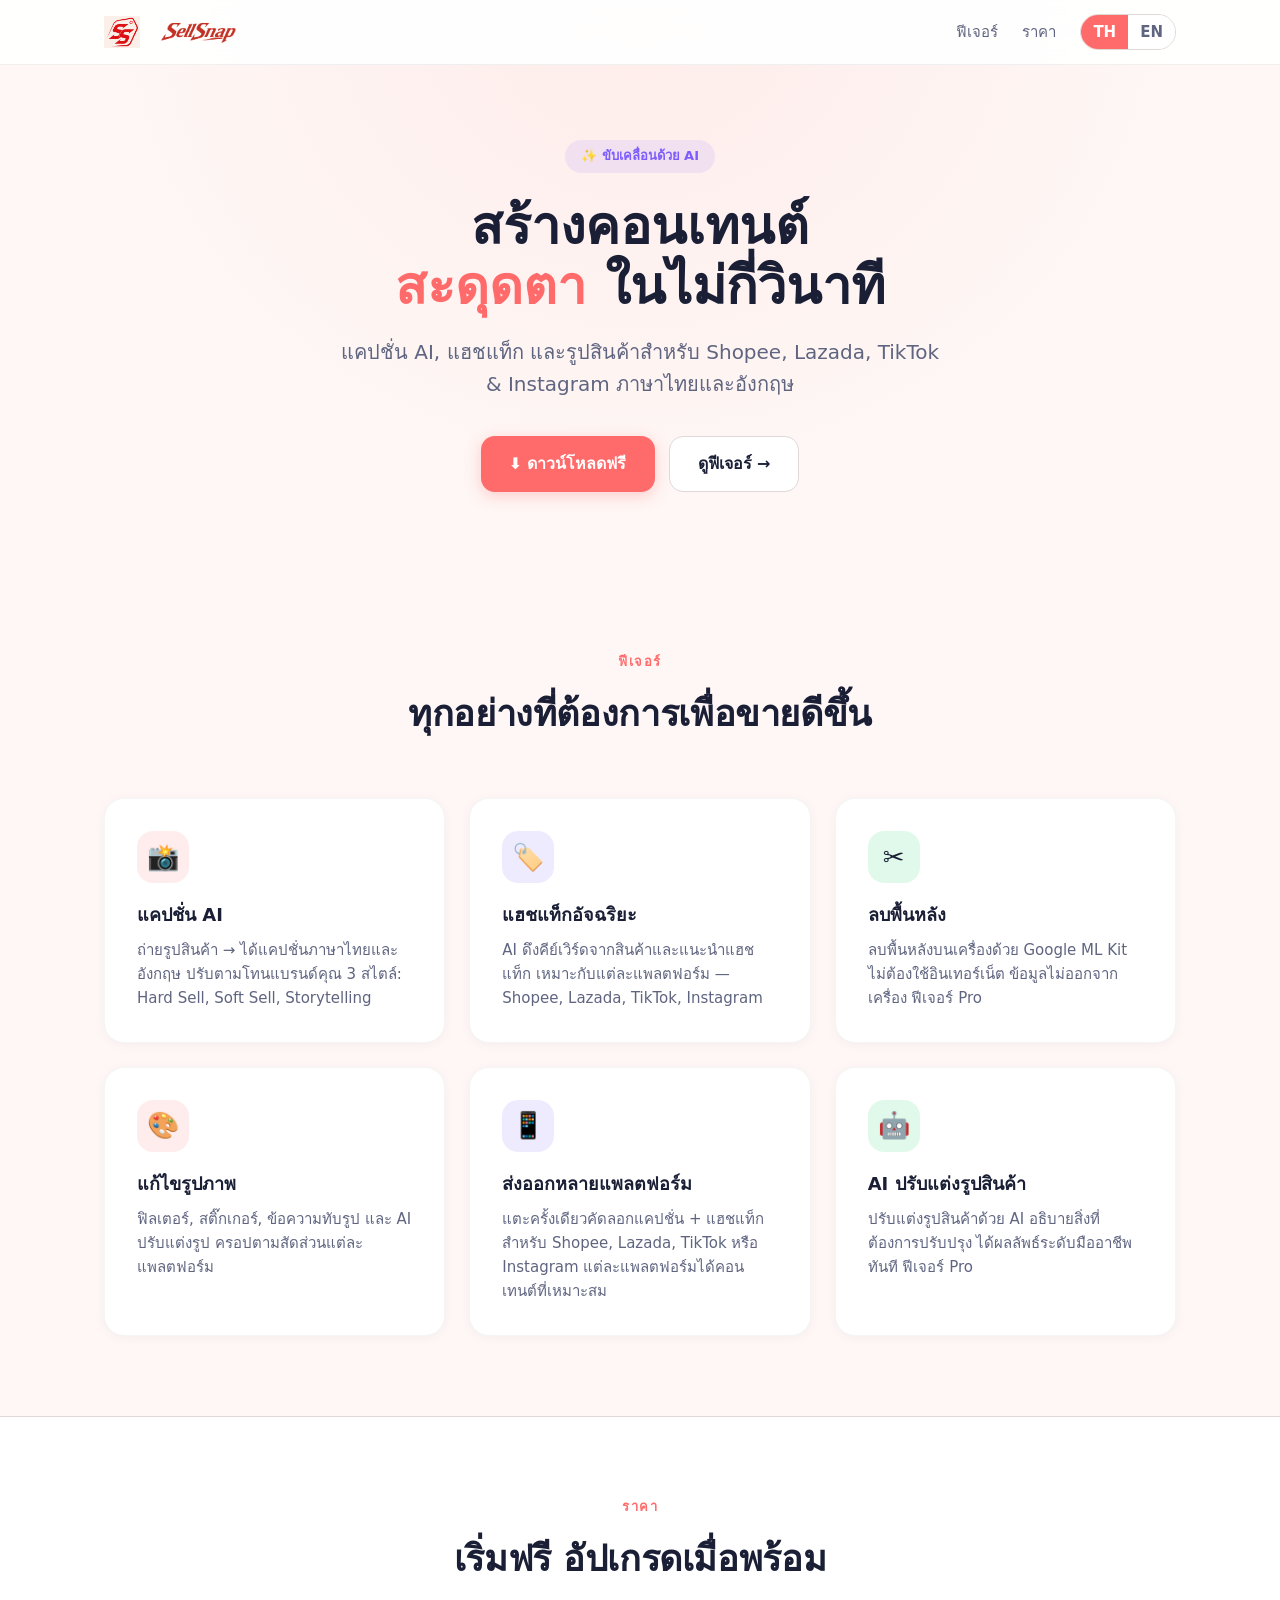
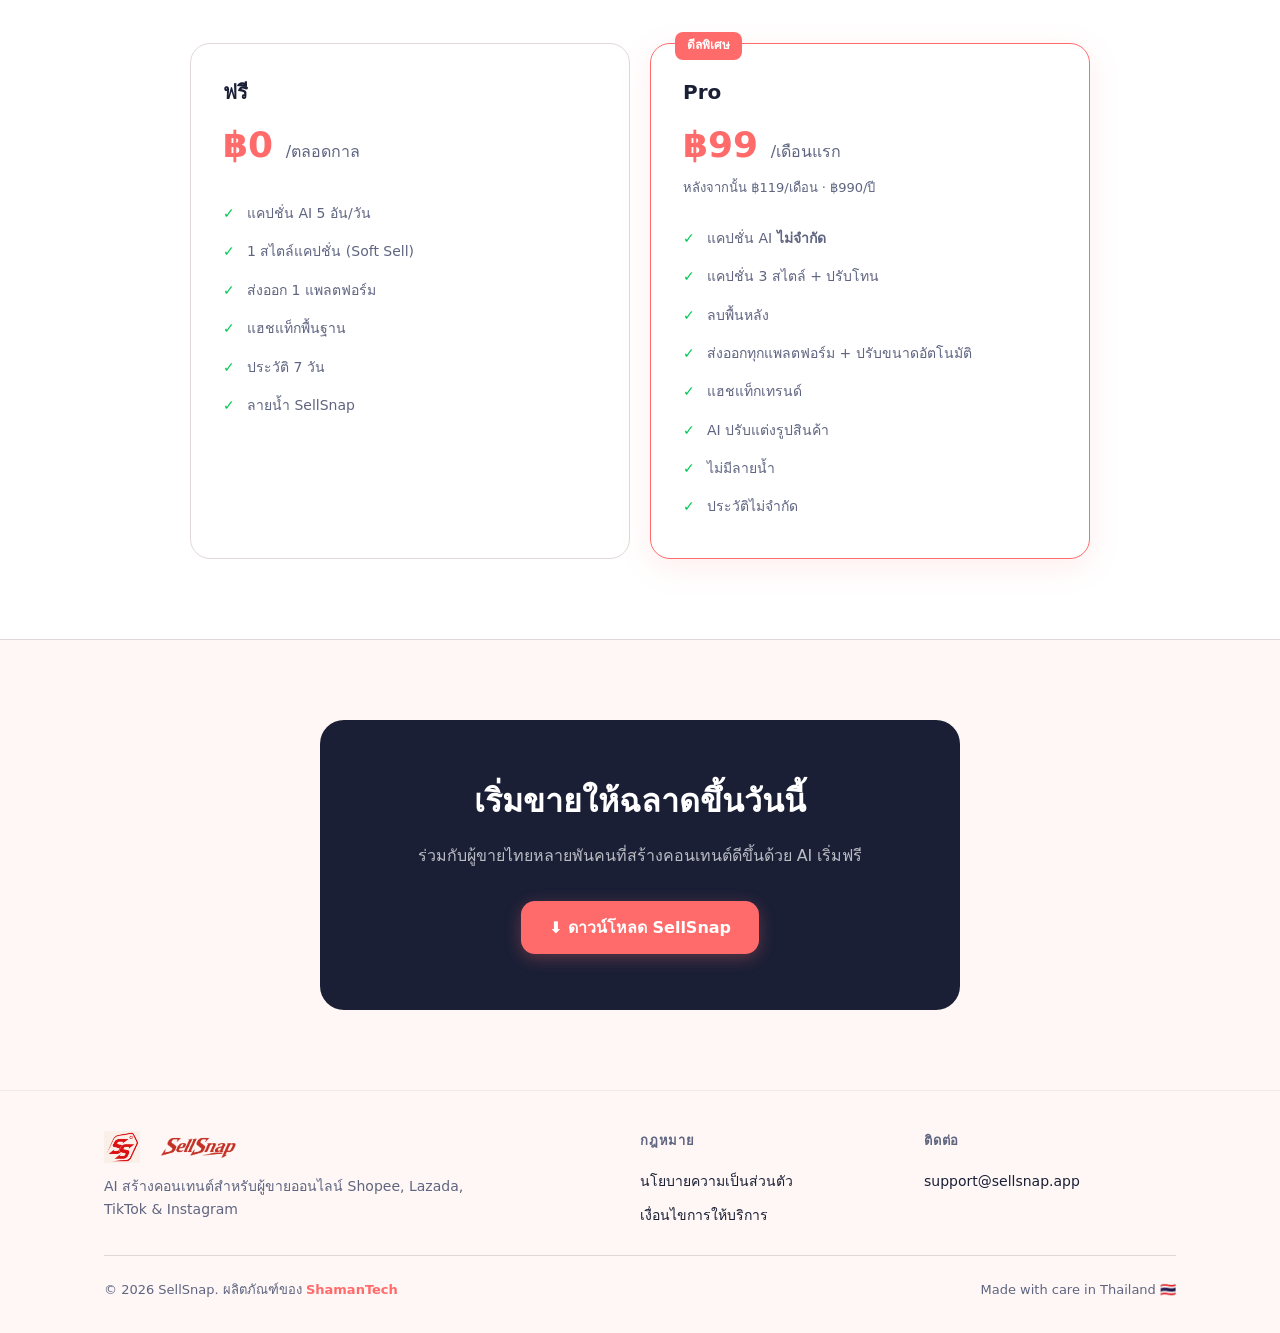
==== index.html @ dfdf0903 "Initial deploy — SellSnap landing page - index.html: hero, features, pricing, CTA, footer - privacy." ====
<!DOCTYPE html>
<html lang="th">
<head>
  <meta charset="UTF-8">
  <meta name="viewport" content="width=device-width, initial-scale=1.0">
  <title>SellSnap — AI Content for Sellers</title>
  <meta name="description" content="AI-powered captions, hashtags, and product photos for online sellers. Generate Thai & English content in seconds.">
  <meta property="og:title" content="SellSnap — AI Content for Sellers">
  <meta property="og:description" content="Create scroll-stopping social media content with AI. For Shopee, Lazada, TikTok & Instagram sellers.">
  <meta property="og:type" content="website">
  <meta property="og:image" content="logo_icon.png">
  <link rel="icon" href="logo_icon.png">
  <link rel="stylesheet" href="assets/css/styles.css">
</head>
<body>

<header class="site-header">
  <div class="container">
    <nav class="nav">
      <a href="index.html" class="brand">
        <img src="logo_icon.png" alt="SellSnap">
        <img src="logo_text.png" alt="SellSnap" class="logo-text-nav">
      </a>
      <div class="nav-links">
        <a href="#features" data-i18n="nav_features">ฟีเจอร์</a>
        <a href="#pricing" data-i18n="nav_pricing">ราคา</a>
        <span class="lang-toggle">
          <a href="#" data-lang="th" class="active">TH</a>
          <a href="#" data-lang="en">EN</a>
        </span>
      </div>
    </nav>
  </div>
</header>

<!-- ─── Hero ───────────────────────────────────────────────── -->
<main>
<section class="hero">
  <div class="container">
    <div class="hero-badge" data-i18n="hero_badge">✨ ขับเคลื่อนด้วย AI</div>
    <h1 data-i18n="hero_title">สร้างคอนเทนต์<br/><em>สะดุดตา</em> ในไม่กี่วินาที</h1>
    <p class="lead" data-i18n="hero_lead">
      แคปชั่น AI, แฮชแท็ก และรูปสินค้าสำหรับ Shopee, Lazada, TikTok & Instagram ภาษาไทยและอังกฤษ
    </p>
    <div class="hero-cta">
      <a href="#" class="btn btn-primary" data-i18n="hero_cta_primary">⬇ ดาวน์โหลดฟรี</a>
      <a href="#features" class="btn btn-secondary" data-i18n="hero_cta_secondary">ดูฟีเจอร์ →</a>
    </div>
  </div>
</section>

<!-- ─── Features ──────────────────────────────────────────── -->
<section class="section" id="features">
  <div class="container">
    <div class="section-label" data-i18n="features_label">ฟีเจอร์</div>
    <h2 data-i18n="features_title">ทุกอย่างที่ต้องการเพื่อขายดีขึ้น</h2>

    <div class="feature-grid">
      <div class="feature">
        <div class="icon coral">📸</div>
        <h3 data-i18n="feature_1_title">แคปชั่น AI</h3>
        <p data-i18n="feature_1_desc">ถ่ายรูปสินค้า → ได้แคปชั่นภาษาไทยและอังกฤษ ปรับตามโทนแบรนด์คุณ 3 สไตล์: Hard Sell, Soft Sell, Storytelling</p>
      </div>
      <div class="feature">
        <div class="icon purple">🏷️</div>
        <h3 data-i18n="feature_2_title">แฮชแท็กอัจฉริยะ</h3>
        <p data-i18n="feature_2_desc">AI ดึงคีย์เวิร์ดจากสินค้าและแนะนำแฮชแท็ก เหมาะกับแต่ละแพลตฟอร์ม — Shopee, Lazada, TikTok, Instagram</p>
      </div>
      <div class="feature">
        <div class="icon green">✂️</div>
        <h3 data-i18n="feature_3_title">ลบพื้นหลัง</h3>
        <p data-i18n="feature_3_desc">ลบพื้นหลังบนเครื่องด้วย Google ML Kit ไม่ต้องใช้อินเทอร์เน็ต ข้อมูลไม่ออกจากเครื่อง ฟีเจอร์ Pro</p>
      </div>
      <div class="feature">
        <div class="icon coral">🎨</div>
        <h3 data-i18n="feature_4_title">แก้ไขรูปภาพ</h3>
        <p data-i18n="feature_4_desc">ฟิลเตอร์, สติ๊กเกอร์, ข้อความทับรูป และ AI ปรับแต่งรูป ครอปตามสัดส่วนแต่ละแพลตฟอร์ม</p>
      </div>
      <div class="feature">
        <div class="icon purple">📱</div>
        <h3 data-i18n="feature_5_title">ส่งออกหลายแพลตฟอร์ม</h3>
        <p data-i18n="feature_5_desc">แตะครั้งเดียวคัดลอกแคปชั่น + แฮชแท็กสำหรับ Shopee, Lazada, TikTok หรือ Instagram แต่ละแพลตฟอร์มได้คอนเทนต์ที่เหมาะสม</p>
      </div>
      <div class="feature">
        <div class="icon green">🤖</div>
        <h3 data-i18n="feature_6_title">AI ปรับแต่งรูปสินค้า</h3>
        <p data-i18n="feature_6_desc">ปรับแต่งรูปสินค้าด้วย AI อธิบายสิ่งที่ต้องการปรับปรุง ได้ผลลัพธ์ระดับมืออาชีพทันที ฟีเจอร์ Pro</p>
      </div>
    </div>
  </div>
</section>

<!-- ─── Pricing ───────────────────────────────────────────── -->
<section class="section section-alt" id="pricing">
  <div class="container">
    <div class="section-label" data-i18n="pricing_label">ราคา</div>
    <h2 data-i18n="pricing_title">เริ่มฟรี อัปเกรดเมื่อพร้อม</h2>

    <div class="pricing">
      <div class="plan">
        <h3 data-i18n="plan_free_name">ฟรี</h3>
        <div class="price" data-i18n="plan_free_price">฿0 <small>/ตลอดกาล</small></div>
        <ul>
          <li data-i18n="plan_free_1">แคปชั่น AI 5 อัน/วัน</li>
          <li data-i18n="plan_free_2">1 สไตล์แคปชั่น (Soft Sell)</li>
          <li data-i18n="plan_free_3">ส่งออก 1 แพลตฟอร์ม</li>
          <li data-i18n="plan_free_4">แฮชแท็กพื้นฐาน</li>
          <li data-i18n="plan_free_5">ประวัติ 7 วัน</li>
          <li data-i18n="plan_free_6">ลายน้ำ SellSnap</li>
        </ul>
      </div>
      <div class="plan featured">
        <span class="badge" data-i18n="plan_pro_badge">ดีลพิเศษ</span>
        <h3 data-i18n="plan_pro_name">Pro</h3>
        <div class="price" data-i18n="plan_pro_price">฿99 <small>/เดือนแรก</small></div>
        <p class="price-note" data-i18n="plan_pro_note">หลังจากนั้น ฿119/เดือน · ฿990/ปี</p>
        <ul>
          <li data-i18n="plan_pro_1">แคปชั่น AI <strong>ไม่จำกัด</strong></li>
          <li data-i18n="plan_pro_2">แคปชั่น 3 สไตล์ + ปรับโทน</li>
          <li data-i18n="plan_pro_3">ลบพื้นหลัง</li>
          <li data-i18n="plan_pro_4">ส่งออกทุกแพลตฟอร์ม + ปรับขนาดอัตโนมัติ</li>
          <li data-i18n="plan_pro_5">แฮชแท็กเทรนด์</li>
          <li data-i18n="plan_pro_6">AI ปรับแต่งรูปสินค้า</li>
          <li data-i18n="plan_pro_7">ไม่มีลายน้ำ</li>
          <li data-i18n="plan_pro_8">ประวัติไม่จำกัด</li>
        </ul>
      </div>
    </div>
  </div>
</section>

<!-- ─── CTA ───────────────────────────────────────────────── -->
<section class="cta">
  <div class="cta-box">
    <h2 data-i18n="cta_title">เริ่มขายให้ฉลาดขึ้นวันนี้</h2>
    <p data-i18n="cta_desc">ร่วมกับผู้ขายไทยหลายพันคนที่สร้างคอนเทนต์ดีขึ้นด้วย AI เริ่มฟรี</p>
    <a href="#" class="btn btn-primary" data-i18n="cta_btn">⬇ ดาวน์โหลด SellSnap</a>
  </div>
</section>
</main>

<!-- ─── Footer ────────────────────────────────────────────── -->
<footer class="site-footer">
  <div class="container">
    <div class="footer-grid">
      <div>
        <div class="brand">
          <img src="logo_icon.png" alt="SellSnap">
          <img src="logo_text.png" alt="SellSnap" class="logo-text-footer">
        </div>
        <p data-i18n="footer_tagline">AI สร้างคอนเทนต์สำหรับผู้ขายออนไลน์ Shopee, Lazada, TikTok & Instagram</p>
      </div>
      <div>
        <h4 data-i18n="footer_legal_title">กฎหมาย</h4>
        <ul>
          <li><a href="privacy.html" data-i18n="footer_privacy">นโยบายความเป็นส่วนตัว</a></li>
          <li><a href="terms.html" data-i18n="footer_terms">เงื่อนไขการให้บริการ</a></li>
        </ul>
      </div>
      <div>
        <h4 data-i18n="footer_contact_title">ติดต่อ</h4>
        <ul>
          <li><a href="mailto:support@sellsnap.app" data-i18n="footer_contact_email">support@sellsnap.app</a></li>
        </ul>
      </div>
    </div>
    <div class="footer-meta">
      <span>© 2026 SellSnap. <span data-i18n="footer_parent">ผลิตภัณฑ์ของ <strong>ShamanTech</strong></span></span>
      <span data-i18n="footer_made">Made with care in Thailand 🇹🇭</span>
    </div>
  </div>
</footer>

<script src="assets/i18n.js"></script>
<script src="assets/main.js"></script>
</body>
</html>
---- assets/css/styles.css ----
/* SellSnap marketing site — colors mirror app theme */
:root {
  --coral: #FF6B6B;
  --coral-dark: #E85555;
  --coral-light: #FF8A8A;
  --navy: #1A1F36;
  --navy-light: #2D3348;
  --bg-soft: #FEF7F5;
  --surface: #FFFFFF;
  --surface-container: #F5F0EE;
  --surface-container-high: #E0D8D6;
  --text-main: #1A1F36;
  --text-muted: #5F6580;
  --text-on-coral: #FFFFFF;
  --purple: #7C5CFC;
  --green: #00C853;
  --border: #E0D8D6;
  --radius-sm: 8px;
  --radius-md: 12px;
  --radius-lg: 20px;
  --radius-pill: 9999px;
  --shadow-sm: 0 2px 12px rgba(0,0,0,0.04);
  --shadow-md: 0 4px 16px rgba(255,107,107,0.15);
  --shadow-lg: 0 20px 60px rgba(0,0,0,0.12);
  --max-width: 1120px;
  --font-sans: -apple-system, BlinkMacSystemFont, "Segoe UI", "Inter",
    "Noto Sans Thai", system-ui, sans-serif;
}

* { box-sizing: border-box; margin: 0; padding: 0; }
html { scroll-behavior: smooth; }

body {
  font-family: var(--font-sans);
  font-size: 16px;
  line-height: 1.6;
  color: var(--text-main);
  background: var(--bg-soft);
  -webkit-font-smoothing: antialiased;
}

a { color: var(--coral); text-decoration: none; }
a:hover { text-decoration: underline; }
img { max-width: 100%; display: block; }

/* ─── Container ─────────────────────────────────────────────── */
.container {
  max-width: var(--max-width);
  margin: 0 auto;
  padding: 0 24px;
}

/* ─── Header / Nav ──────────────────────────────────────────── */
.site-header {
  position: fixed;
  top: 0; left: 0; right: 0;
  z-index: 100;
  background: rgba(255,255,255,0.92);
  backdrop-filter: saturate(180%) blur(12px);
  border-bottom: 1px solid rgba(0,0,0,0.06);
}
/* Use sticky instead of fixed on legal pages (stays in document flow) */
.site-header.sticky { position: sticky; }
.nav {
  display: flex;
  align-items: center;
  justify-content: space-between;
  padding: 14px 0;
}
.brand {
  display: flex;
  align-items: center;
  gap: 10px;
}
.brand img { height: 32px; }
.logo-text-nav { height: 28px; }
.logo-text-footer { height: 24px; }
.brand:hover { text-decoration: none; }
.nav-links { display: flex; gap: 24px; align-items: center; }
.nav-links a { color: var(--text-muted); font-size: 15px; font-weight: 500; }
.nav-links a:hover { color: var(--coral); text-decoration: none; }

/* Language toggle */
.lang-toggle {
  display: inline-flex;
  border: 1px solid var(--border);
  border-radius: var(--radius-pill);
  overflow: hidden;
  font-size: 13px;
}
.lang-toggle a {
  padding: 5px 12px;
  color: var(--text-muted);
  background: var(--surface);
  font-weight: 600;
}
.lang-toggle a.active {
  background: var(--coral);
  color: white;
}
.lang-toggle a:hover { text-decoration: none; }

/* ─── Hero ──────────────────────────────────────────────────── */
.hero {
  padding: 140px 0 80px;
  text-align: center;
  background:
    radial-gradient(ellipse at top, rgba(255,107,107,0.08), transparent 60%),
    var(--bg-soft);
}
.hero-badge {
  display: inline-block;
  background: rgba(124,92,252,0.1);
  color: var(--purple);
  font-size: 13px;
  font-weight: 600;
  padding: 6px 16px;
  border-radius: var(--radius-pill);
  margin-bottom: 24px;
}
.hero h1 {
  font-size: clamp(32px, 5vw, 52px);
  font-weight: 800;
  line-height: 1.15;
  margin-bottom: 20px;
  color: var(--navy);
}
.hero h1 em {
  font-style: normal;
  color: var(--coral);
}
.hero .lead {
  font-size: clamp(16px, 2.5vw, 20px);
  color: var(--text-muted);
  max-width: 600px;
  margin: 0 auto 36px;
}
.hero-cta { display: flex; gap: 14px; justify-content: center; flex-wrap: wrap; }

/* ─── Buttons ───────────────────────────────────────────────── */
.btn {
  display: inline-flex;
  align-items: center;
  gap: 8px;
  padding: 14px 28px;
  border-radius: 14px;
  font-size: 16px;
  font-weight: 600;
  border: none;
  cursor: pointer;
  transition: all 0.2s;
}
.btn:hover { text-decoration: none; }
.btn-primary {
  background: var(--coral);
  color: white;
  box-shadow: 0 4px 16px rgba(255,107,107,0.3);
}
.btn-primary:hover {
  background: var(--coral-dark);
  color: white;
  transform: translateY(-1px);
  box-shadow: 0 6px 20px rgba(255,107,107,0.4);
}
.btn-secondary {
  background: var(--surface);
  color: var(--text-main);
  border: 1.5px solid var(--border);
}
.btn-secondary:hover {
  border-color: var(--coral);
  color: var(--coral);
}

/* ─── Sections ──────────────────────────────────────────────── */
.section { padding: 80px 0; }
.section-alt {
  background: var(--surface);
  border-top: 1px solid var(--border);
  border-bottom: 1px solid var(--border);
}
.section-label {
  text-align: center;
  font-size: 13px;
  font-weight: 700;
  text-transform: uppercase;
  letter-spacing: 1.5px;
  color: var(--coral);
  margin-bottom: 12px;
}
.section h2 {
  font-size: clamp(24px, 4vw, 36px);
  font-weight: 700;
  letter-spacing: -0.01em;
  text-align: center;
  margin-bottom: 56px;
}

/* ─── Features grid ─────────────────────────────────────────── */
.feature-grid {
  display: grid;
  grid-template-columns: repeat(auto-fit, minmax(300px, 1fr));
  gap: 24px;
}
.feature {
  background: var(--surface);
  border-radius: var(--radius-lg);
  padding: 32px;
  border: 1px solid rgba(0,0,0,0.04);
  box-shadow: var(--shadow-sm);
}
.feature .icon {
  width: 52px; height: 52px;
  border-radius: 16px;
  display: flex; align-items: center; justify-content: center;
  font-size: 26px;
  margin-bottom: 18px;
}
.feature .icon.coral { background: rgba(255,107,107,0.12); }
.feature .icon.purple { background: rgba(124,92,252,0.12); }
.feature .icon.green { background: rgba(0,200,83,0.12); }
.feature h3 { font-size: 18px; font-weight: 700; margin-bottom: 8px; }
.feature p { color: var(--text-muted); font-size: 15px; }

/* ─── Pricing ───────────────────────────────────────────────── */
.pricing {
  display: grid;
  grid-template-columns: repeat(auto-fit, minmax(280px, 1fr));
  gap: 20px;
  max-width: 900px;
  margin: 0 auto;
}
.plan {
  background: var(--surface);
  border-radius: var(--radius-lg);
  padding: 32px;
  border: 1.5px solid var(--border);
  position: relative;
}
.plan.featured {
  border-color: var(--coral);
  box-shadow: 0 8px 32px rgba(255,107,107,0.12);
}
.plan .badge {
  position: absolute;
  top: -12px; left: 24px;
  background: var(--coral);
  color: white;
  font-size: 12px;
  font-weight: 700;
  padding: 4px 12px;
  border-radius: var(--radius-sm);
}
.plan h3 { font-size: 20px; font-weight: 700; margin-bottom: 8px; }
.plan .price {
  font-size: 36px;
  font-weight: 800;
  color: var(--coral);
}
.plan .price small {
  font-size: 16px;
  font-weight: 400;
  color: var(--text-muted);
}
.plan .price-note {
  color: var(--text-muted);
  font-size: 13px;
  margin-top: 4px;
}
.plan ul { list-style: none; margin: 20px 0 0; }
.plan li {
  padding: 8px 0;
  color: var(--text-muted);
  font-size: 14px;
  position: relative;
  padding-left: 24px;
}
.plan li::before {
  content: "✓";
  position: absolute;
  left: 0;
  color: var(--green);
  font-weight: 700;
}

/* ─── CTA ───────────────────────────────────────────────────── */
.cta { padding: 80px 0; text-align: center; }
.cta-box {
  max-width: 640px;
  margin: 0 auto;
  background: var(--navy);
  border-radius: 24px;
  padding: 56px 40px;
  color: white;
}
.cta-box h2 {
  font-size: clamp(24px, 4vw, 32px);
  font-weight: 700;
  margin-bottom: 16px;
  color: white;
}
.cta-box p {
  color: rgba(255,255,255,0.7);
  font-size: 16px;
  margin-bottom: 32px;
}

/* ─── Footer ────────────────────────────────────────────────── */
.site-footer {
  border-top: 1px solid rgba(0,0,0,0.06);
  padding: 40px 0 32px;
}
.footer-grid {
  display: grid;
  grid-template-columns: 2fr 1fr 1fr;
  gap: 32px;
  margin-bottom: 24px;
}
.footer-grid .brand { margin-bottom: 12px; }
.footer-grid p { color: var(--text-muted); font-size: 14px; max-width: 360px; }
.footer-grid h4 {
  font-size: 13px;
  text-transform: uppercase;
  letter-spacing: 0.06em;
  color: var(--text-muted);
  margin-bottom: 12px;
  font-weight: 600;
}
.footer-grid ul { list-style: none; }
.footer-grid li { padding: 4px 0; }
.footer-grid a { color: var(--text-main); font-size: 14px; }
.footer-meta {
  display: flex;
  justify-content: space-between;
  align-items: center;
  flex-wrap: wrap;
  gap: 12px;
  padding-top: 24px;
  border-top: 1px solid var(--border);
  color: var(--text-muted);
  font-size: 13px;
}
.footer-meta--no-border { border-top: none; padding-top: 0; }
.footer-legal-links a { color: var(--coral); font-size: 13px; }
.footer-legal-links a + a::before { content: " · "; color: var(--text-muted); }
.parent-brand { color: var(--text-muted); }
.parent-brand strong { color: var(--text-main); }

/* ─── Legal pages ───────────────────────────────────────────── */
.legal {
  max-width: 800px;
  margin: 0 auto;
  padding: 48px 24px 80px;
}
.legal h1 {
  font-size: clamp(28px, 4vw, 36px);
  font-weight: 700;
  color: var(--navy);
  margin-bottom: 8px;
}
.legal .updated {
  color: var(--text-muted);
  font-size: 14px;
  margin-bottom: 36px;
}
.legal h2 {
  font-size: 18px;
  font-weight: 600;
  color: var(--navy);
  margin: 32px 0 12px;
}
.legal h3 {
  font-size: 17px;
  font-weight: 600;
  margin-top: 20px;
  margin-bottom: 8px;
}
.legal p { color: var(--text-muted); font-size: 15px; margin-bottom: 10px; line-height: 1.7; }
.legal ul, .legal ol { color: var(--text-muted); font-size: 15px; margin: 0 0 10px 24px; }
.legal li { margin-bottom: 6px; }
.legal a { color: var(--coral); }
.legal hr {
  border: none;
  border-top: 1px solid var(--border);
  margin: 32px 0;
}
.legal .toc {
  background: var(--surface);
  border: 1px solid var(--border);
  border-radius: var(--radius-md);
  padding: 20px 24px;
  margin-bottom: 32px;
}
.legal .toc h3 {
  margin-top: 0;
  font-size: 13px;
  text-transform: uppercase;
  letter-spacing: 0.05em;
  color: var(--text-muted);
}
.legal .toc ul { margin: 8px 0 0 0; list-style: none; }
.legal .toc li { margin-bottom: 4px; padding-left: 0; }
.legal .toc li::before { content: none; }

/* ─── Responsive ────────────────────────────────────────────── */
@media (max-width: 640px) {
  .nav-links { gap: 12px; }
  .nav-links a:not(.lang-toggle *) { display: none; }
  .hero { padding: 120px 0 60px; }
  .section { padding: 60px 0; }
  .cta { padding: 60px 0; }
  .cta-box { padding: 40px 24px; }
  .footer-grid { grid-template-columns: 1fr; }
}
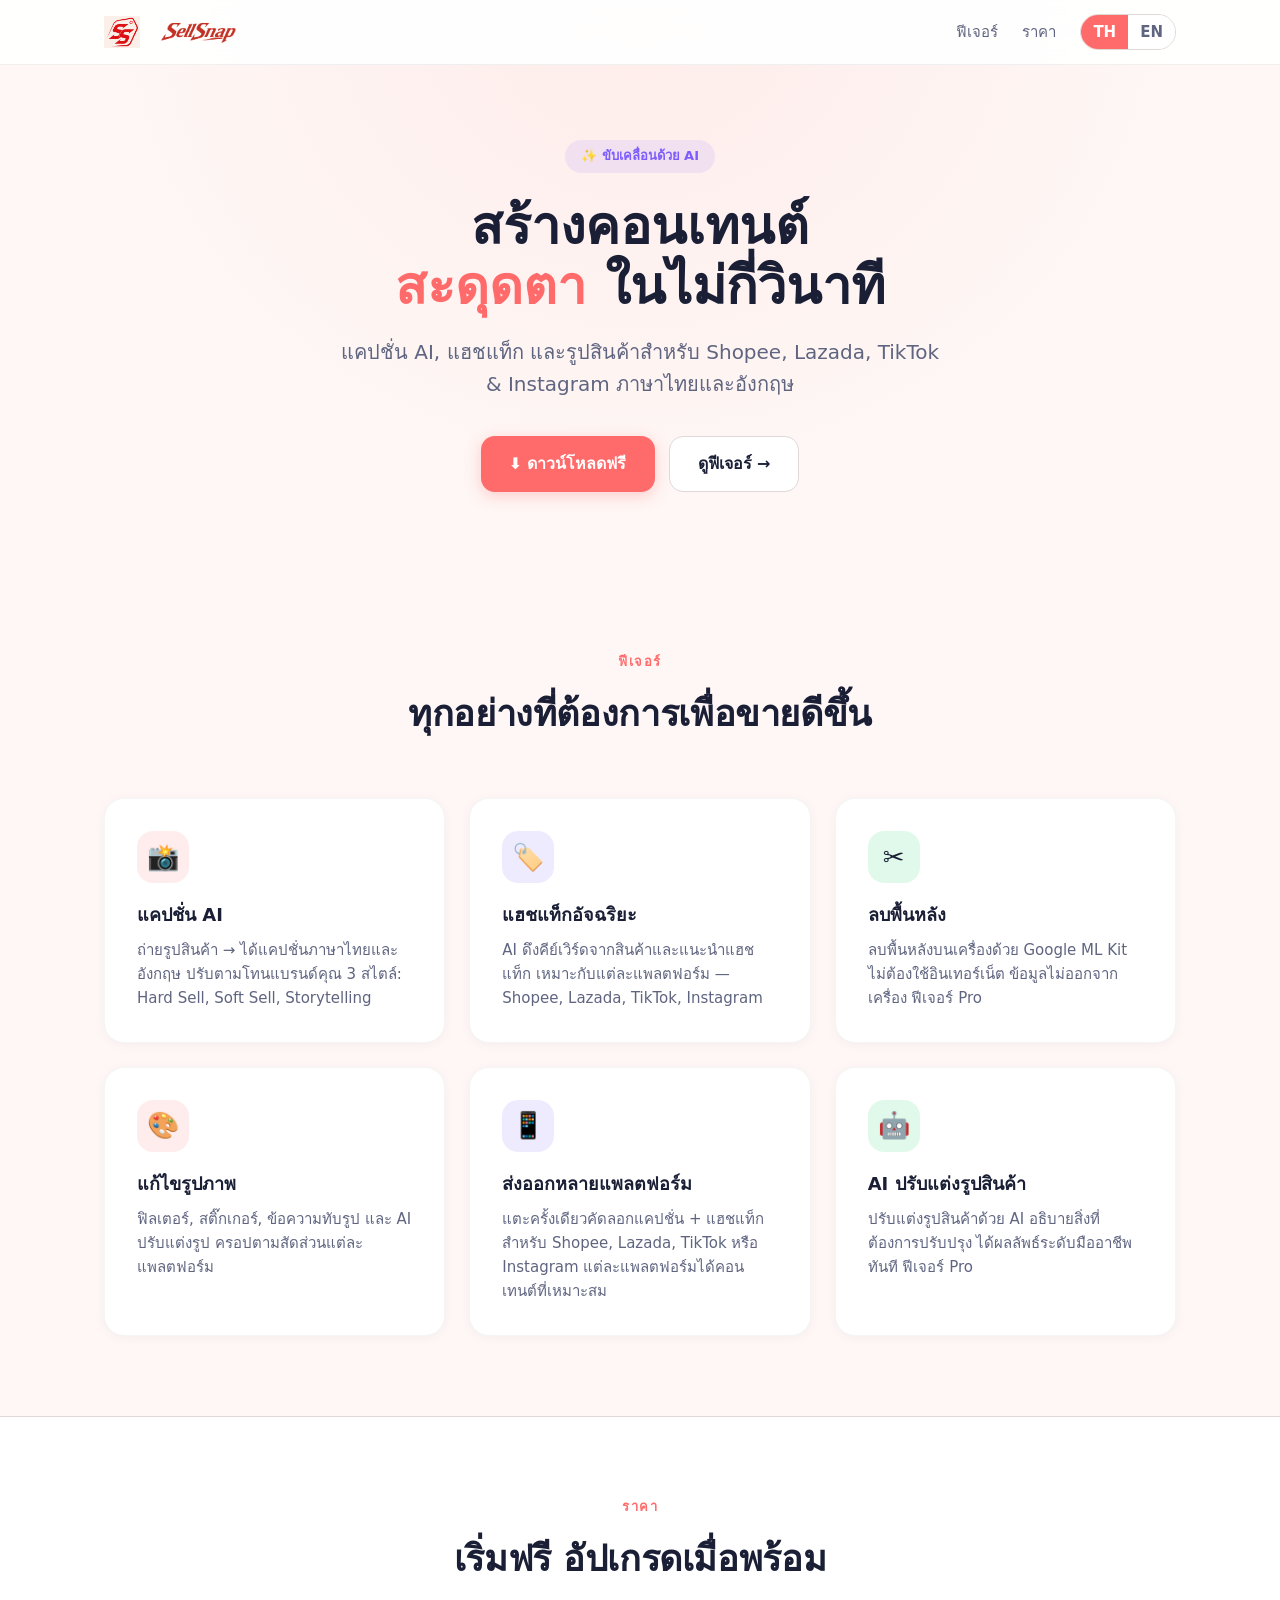
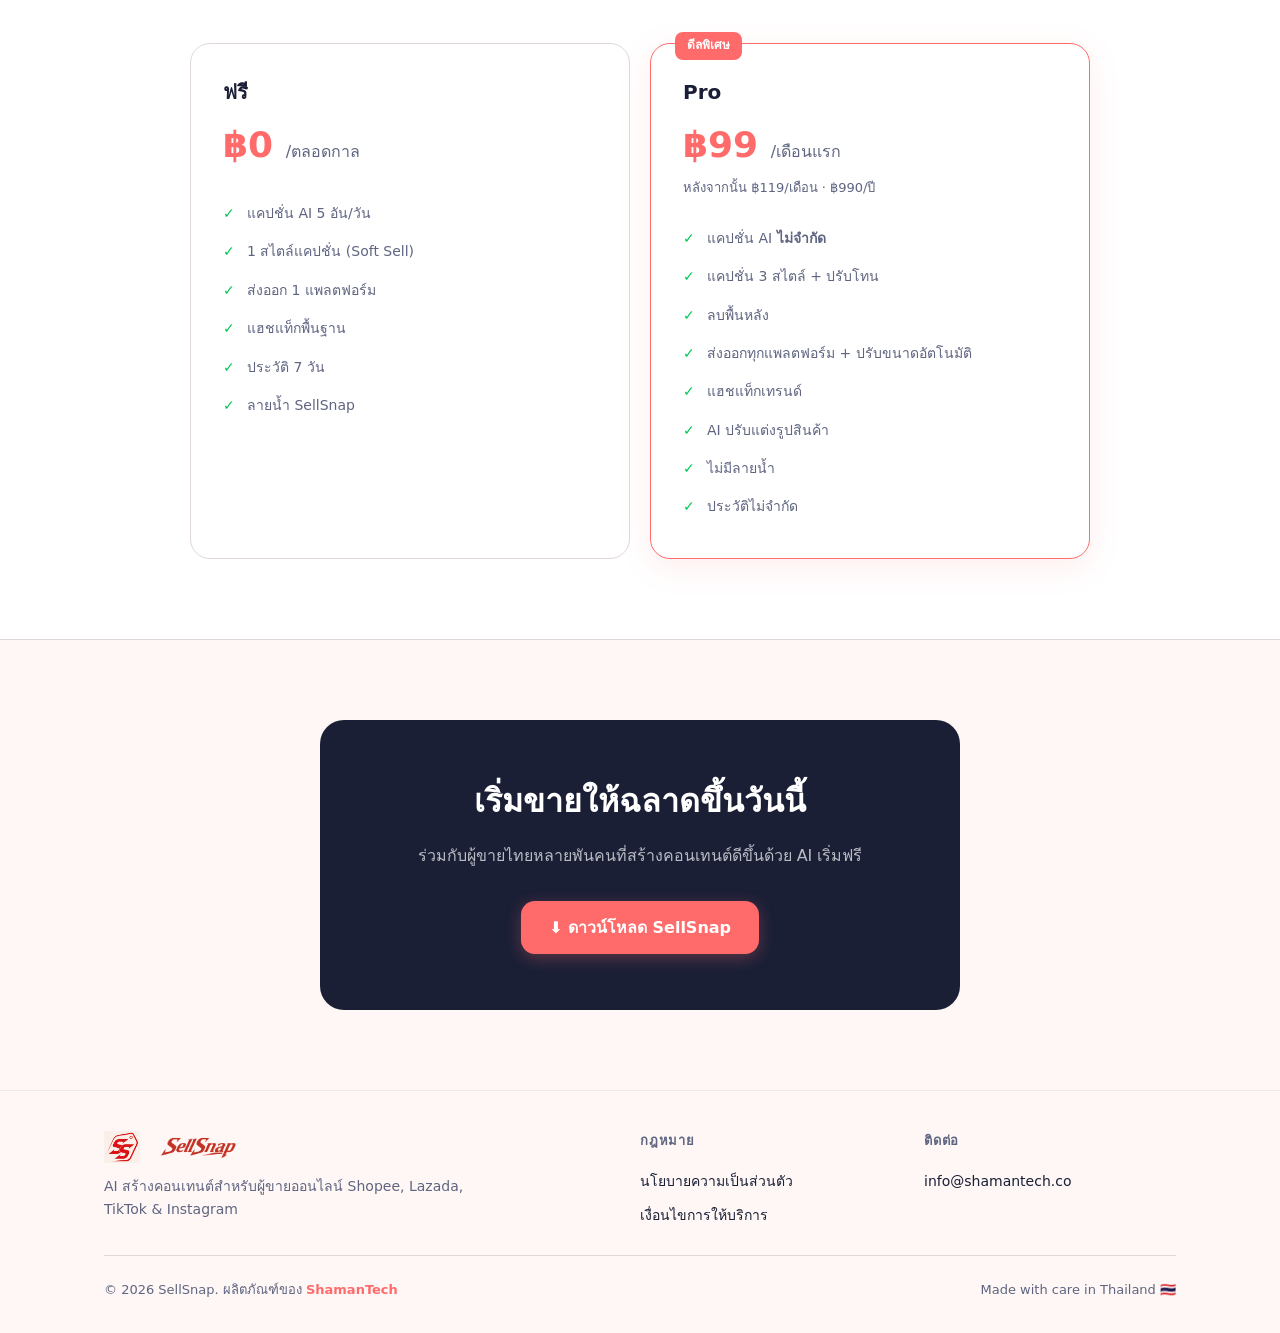
==== commit 4258051b: "Update SellSnap landing site with privacy/terms and custom domain Co-Authored-By: Claude <noreply@an" ====
--- a/index.html
+++ b/index.html
@@ -160,7 +160,7 @@
       <div>
         <h4 data-i18n="footer_contact_title">ติดต่อ</h4>
         <ul>
-          <li><a href="mailto:support@sellsnap.app" data-i18n="footer_contact_email">support@sellsnap.app</a></li>
+          <li><a href="mailto:info@shamantech.co" data-i18n="footer_contact_email">info@shamantech.co</a></li>
         </ul>
       </div>
     </div>
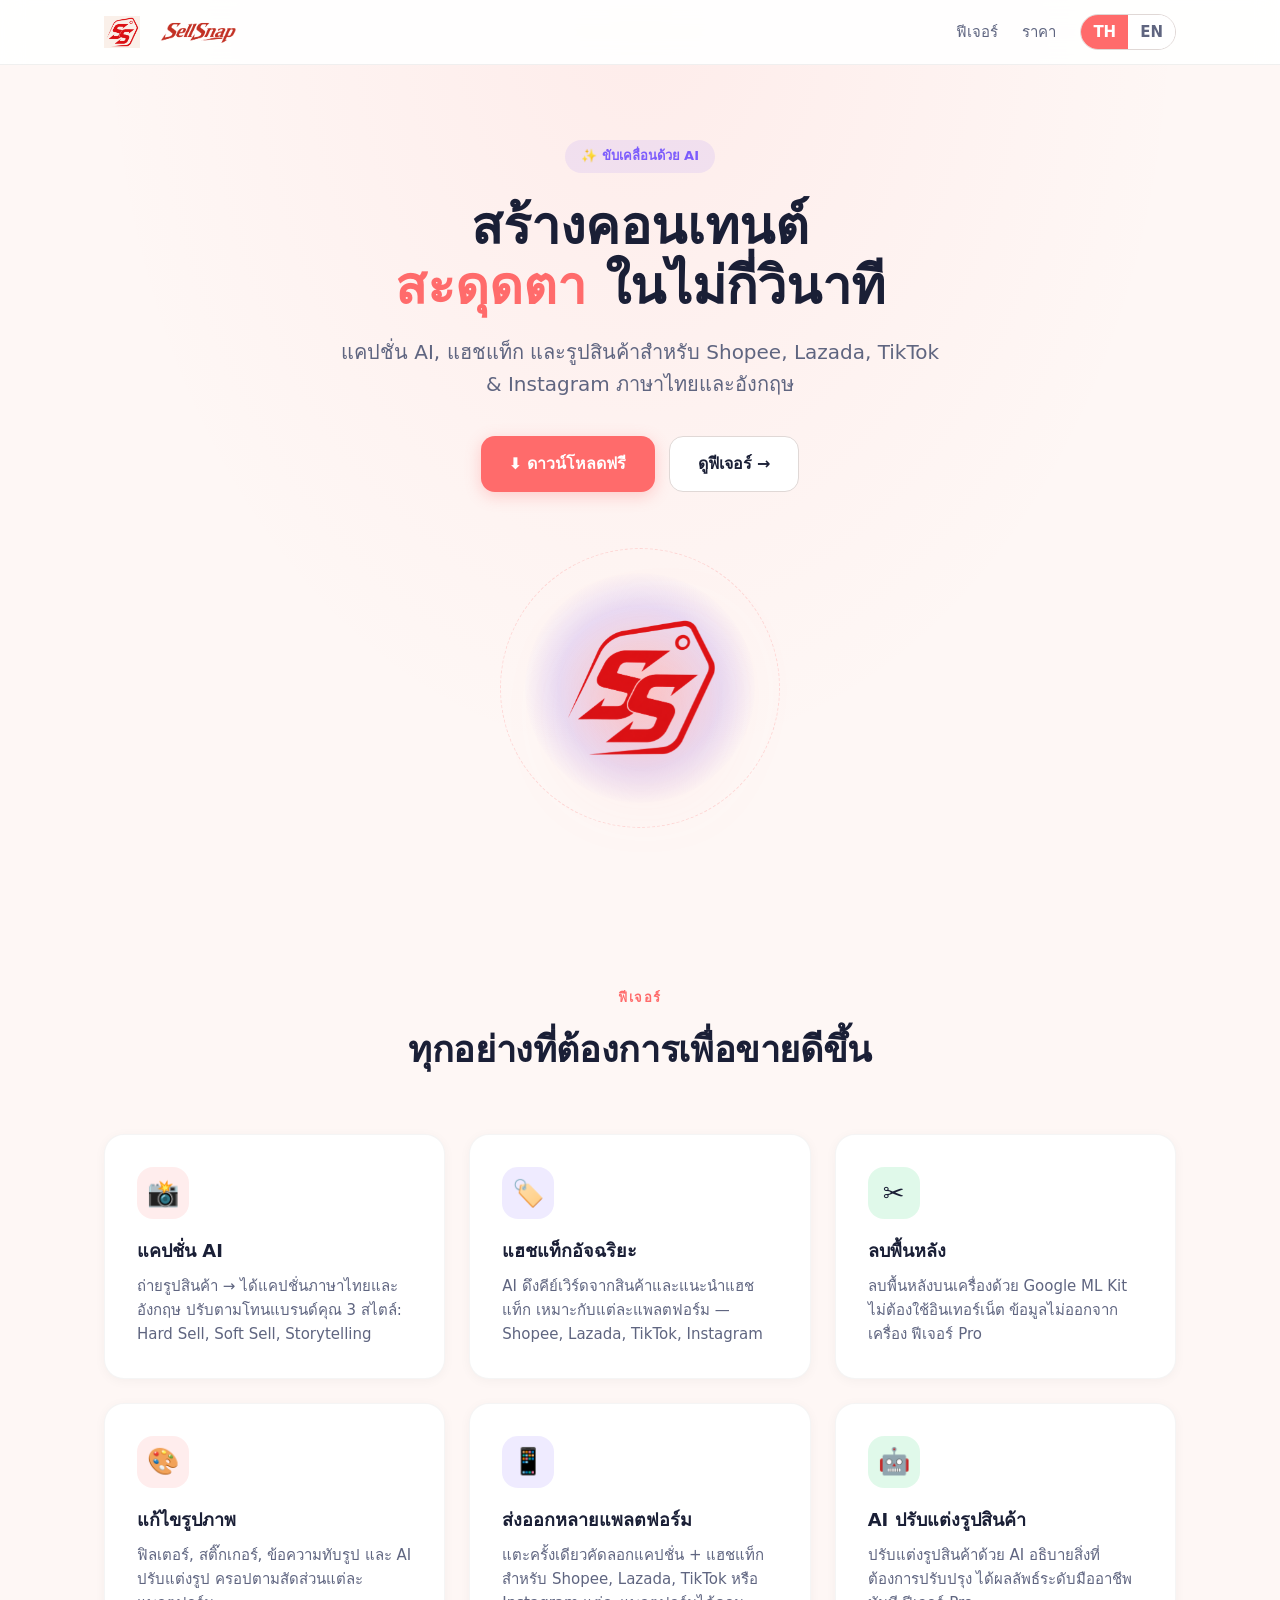
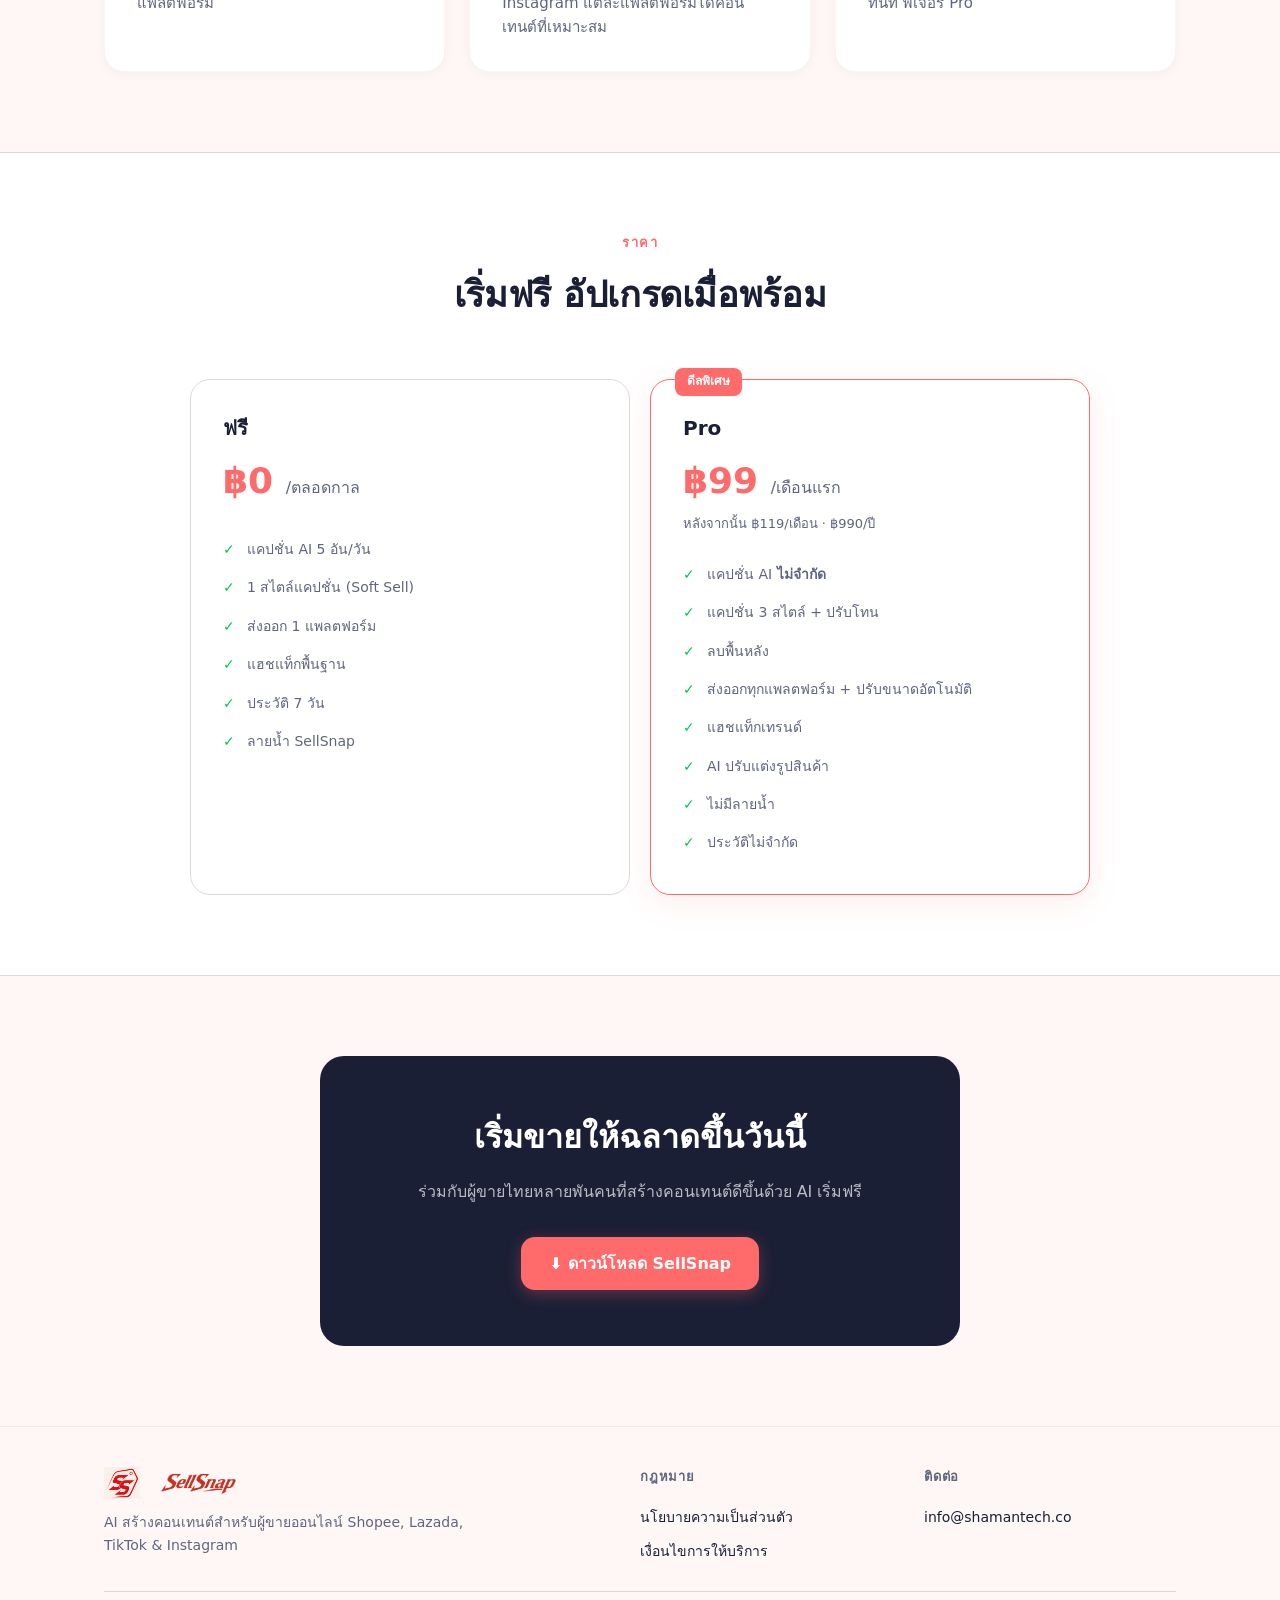
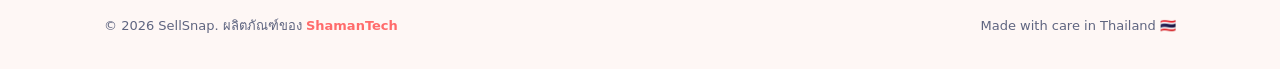
==== commit 7dbaf395: "Update landing page: add hero icon with float/glow/orbit effects - Add SS tag icon to hero with floa" ====
--- a/index.html
+++ b/index.html
@@ -45,6 +45,12 @@
     <div class="hero-cta">
       <a href="#" class="btn btn-primary" data-i18n="hero_cta_primary">⬇ ดาวน์โหลดฟรี</a>
       <a href="#features" class="btn btn-secondary" data-i18n="hero_cta_secondary">ดูฟีเจอร์ →</a>
+    </div>
+
+    <div class="hero-visual" aria-hidden="true">
+      <div class="hero-orbit"></div>
+      <div class="hero-glow"></div>
+      <img src="hero-icon.png" alt="" class="hero-icon">
     </div>
   </div>
 </section>
--- a/assets/css/styles.css
+++ b/assets/css/styles.css
@@ -137,6 +137,73 @@
 }
 .hero-cta { display: flex; gap: 14px; justify-content: center; flex-wrap: wrap; }
 
+/* ─── Hero Visual ───────────────────────────────────────────── */
+.hero-visual {
+  position: relative;
+  width: 280px;
+  height: 280px;
+  margin: 56px auto 0;
+  display: flex;
+  align-items: center;
+  justify-content: center;
+}
+.hero-icon {
+  position: relative;
+  z-index: 2;
+  width: 170px;
+  height: auto;
+  filter: drop-shadow(0 20px 40px rgba(255,107,107,0.32));
+  animation: heroFloat 5s ease-in-out infinite;
+  will-change: transform;
+}
+.hero-glow {
+  position: absolute;
+  width: 230px;
+  height: 230px;
+  border-radius: 50%;
+  background: radial-gradient(circle, rgba(255,107,107,0.28) 0%, rgba(124,92,252,0.16) 50%, transparent 72%);
+  animation: heroPulse 4s ease-in-out infinite;
+  will-change: transform, opacity;
+  z-index: 1;
+}
+.hero-orbit {
+  position: absolute;
+  width: 100%;
+  height: 100%;
+  border-radius: 50%;
+  border: 1.5px dashed rgba(255,107,107,0.22);
+  animation: heroSpin 24s linear infinite;
+  will-change: transform;
+  z-index: 0;
+}
+
+@keyframes heroFloat {
+  0%, 100% { transform: translateY(0); }
+  50% { transform: translateY(-14px); }
+}
+@keyframes heroPulse {
+  0%, 100% { transform: scale(1); opacity: 0.75; }
+  50% { transform: scale(1.08); opacity: 1; }
+}
+@keyframes heroSpin {
+  from { transform: rotate(0deg); }
+  to { transform: rotate(360deg); }
+}
+
+@media (prefers-reduced-motion: reduce) {
+  .hero-icon,
+  .hero-glow,
+  .hero-orbit {
+    animation: none;
+  }
+}
+
+@media (max-width: 640px) {
+  .hero-visual { width: 220px; height: 220px; margin-top: 44px; }
+  .hero-icon { width: 130px; }
+  .hero-glow { width: 180px; height: 180px; }
+}
+
 /* ─── Buttons ───────────────────────────────────────────────── */
 .btn {
   display: inline-flex;
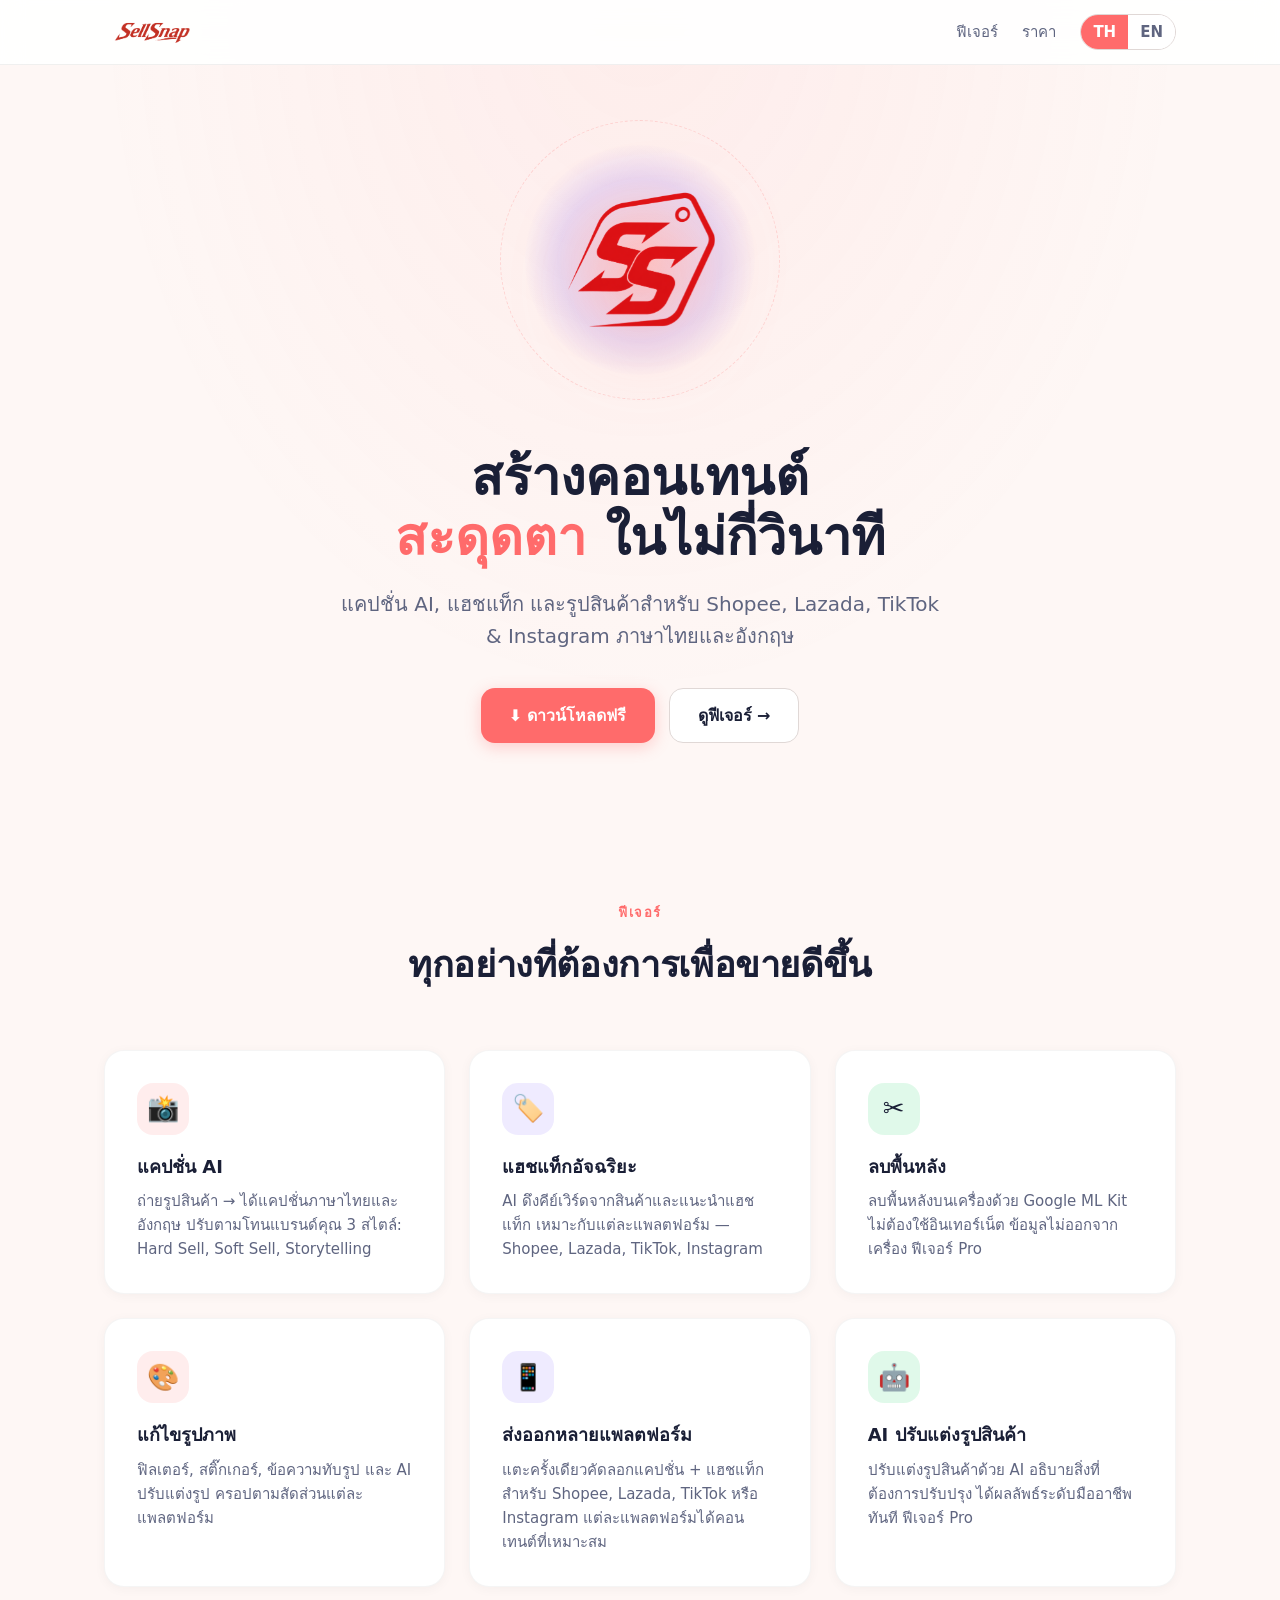
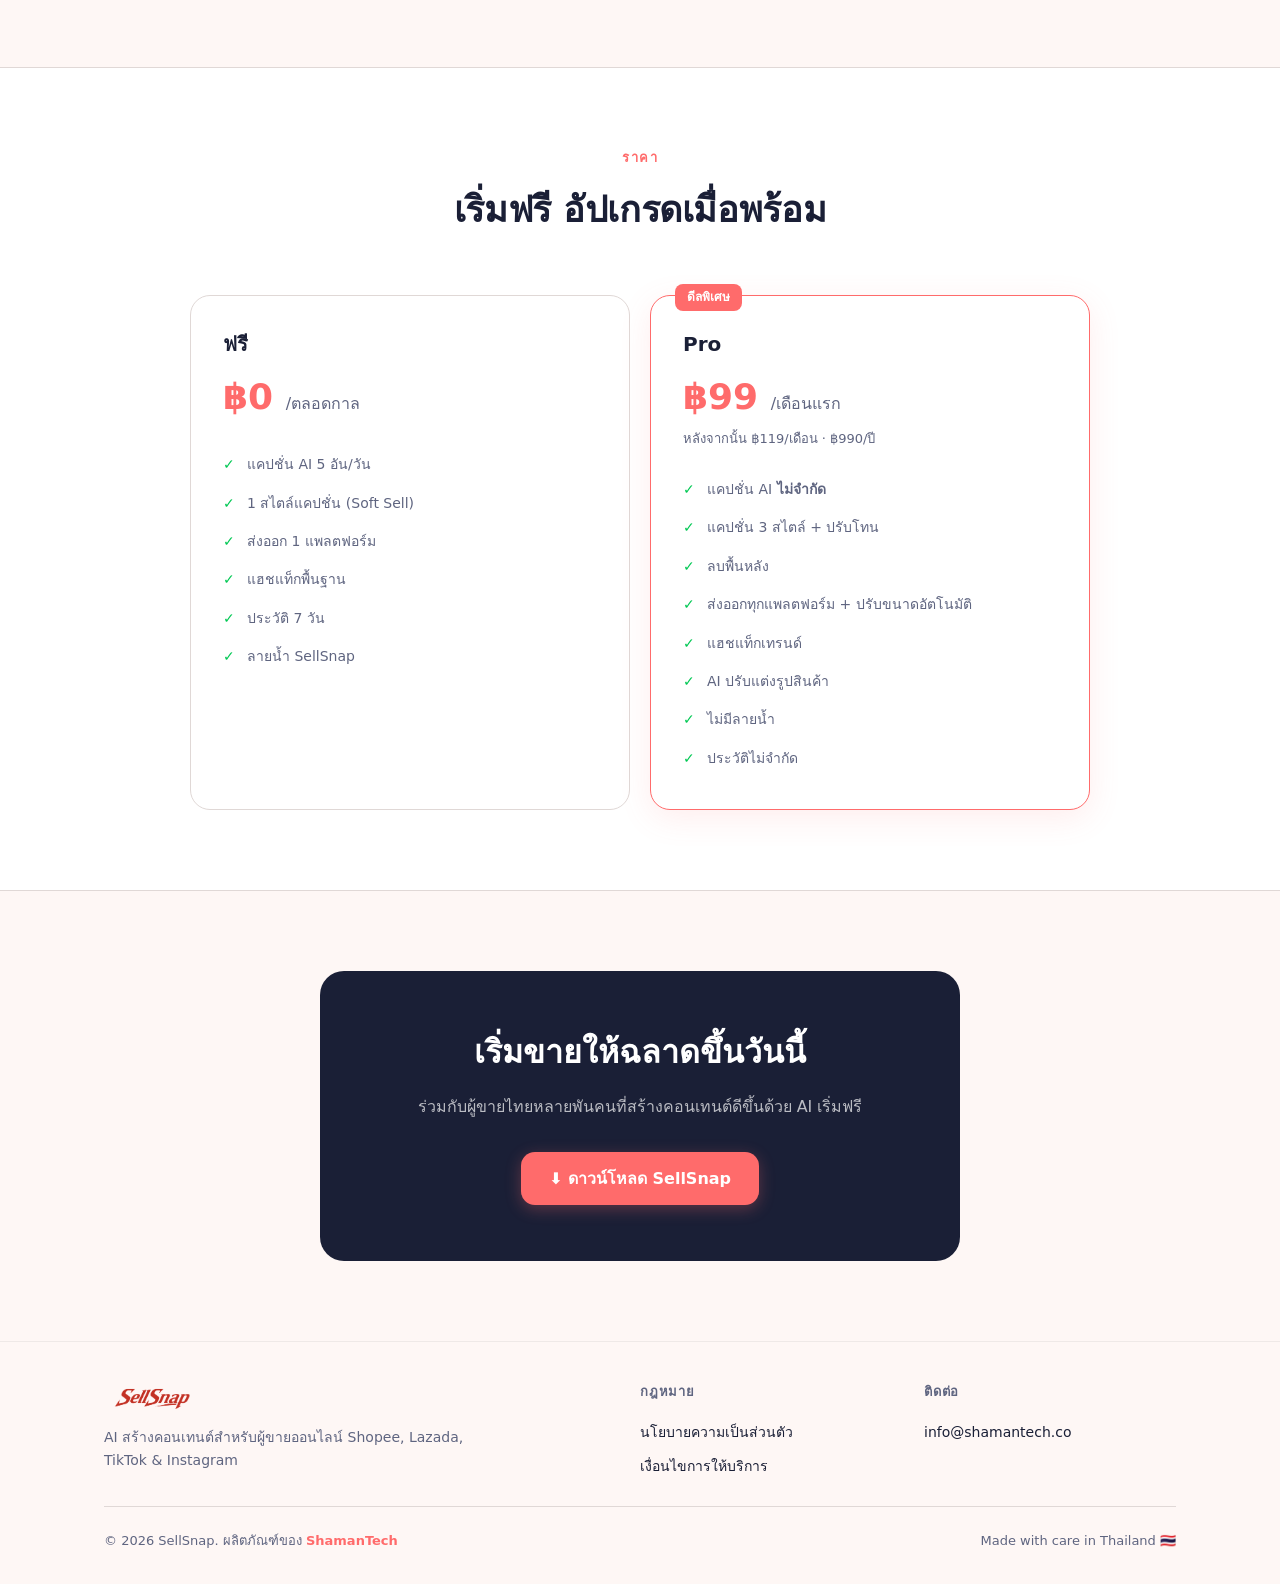
==== commit 294e82cd: "Remove SS icon from header/footer; reorder hero with icon above text; drop AI badge - Header/footer " ====
--- a/index.html
+++ b/index.html
@@ -18,7 +18,6 @@
   <div class="container">
     <nav class="nav">
       <a href="index.html" class="brand">
-        <img src="logo_icon.png" alt="SellSnap">
         <img src="logo_text.png" alt="SellSnap" class="logo-text-nav">
       </a>
       <div class="nav-links">
@@ -37,7 +36,12 @@
 <main>
 <section class="hero">
   <div class="container">
-    <div class="hero-badge" data-i18n="hero_badge">✨ ขับเคลื่อนด้วย AI</div>
+    <div class="hero-visual" aria-hidden="true">
+      <div class="hero-orbit"></div>
+      <div class="hero-glow"></div>
+      <img src="hero-icon.png" alt="" class="hero-icon">
+    </div>
+
     <h1 data-i18n="hero_title">สร้างคอนเทนต์<br/><em>สะดุดตา</em> ในไม่กี่วินาที</h1>
     <p class="lead" data-i18n="hero_lead">
       แคปชั่น AI, แฮชแท็ก และรูปสินค้าสำหรับ Shopee, Lazada, TikTok & Instagram ภาษาไทยและอังกฤษ
@@ -45,12 +49,6 @@
     <div class="hero-cta">
       <a href="#" class="btn btn-primary" data-i18n="hero_cta_primary">⬇ ดาวน์โหลดฟรี</a>
       <a href="#features" class="btn btn-secondary" data-i18n="hero_cta_secondary">ดูฟีเจอร์ →</a>
-    </div>
-
-    <div class="hero-visual" aria-hidden="true">
-      <div class="hero-orbit"></div>
-      <div class="hero-glow"></div>
-      <img src="hero-icon.png" alt="" class="hero-icon">
     </div>
   </div>
 </section>
@@ -151,7 +149,6 @@
     <div class="footer-grid">
       <div>
         <div class="brand">
-          <img src="logo_icon.png" alt="SellSnap">
           <img src="logo_text.png" alt="SellSnap" class="logo-text-footer">
         </div>
         <p data-i18n="footer_tagline">AI สร้างคอนเทนต์สำหรับผู้ขายออนไลน์ Shopee, Lazada, TikTok & Instagram</p>
--- a/assets/css/styles.css
+++ b/assets/css/styles.css
@@ -102,21 +102,11 @@
 
 /* ─── Hero ──────────────────────────────────────────────────── */
 .hero {
-  padding: 140px 0 80px;
+  padding: 120px 0 80px;
   text-align: center;
   background:
     radial-gradient(ellipse at top, rgba(255,107,107,0.08), transparent 60%),
     var(--bg-soft);
-}
-.hero-badge {
-  display: inline-block;
-  background: rgba(124,92,252,0.1);
-  color: var(--purple);
-  font-size: 13px;
-  font-weight: 600;
-  padding: 6px 16px;
-  border-radius: var(--radius-pill);
-  margin-bottom: 24px;
 }
 .hero h1 {
   font-size: clamp(32px, 5vw, 52px);
@@ -142,7 +132,7 @@
   position: relative;
   width: 280px;
   height: 280px;
-  margin: 56px auto 0;
+  margin: 0 auto 48px;
   display: flex;
   align-items: center;
   justify-content: center;
@@ -199,7 +189,7 @@
 }
 
 @media (max-width: 640px) {
-  .hero-visual { width: 220px; height: 220px; margin-top: 44px; }
+  .hero-visual { width: 220px; height: 220px; margin-bottom: 36px; }
   .hero-icon { width: 130px; }
   .hero-glow { width: 180px; height: 180px; }
 }
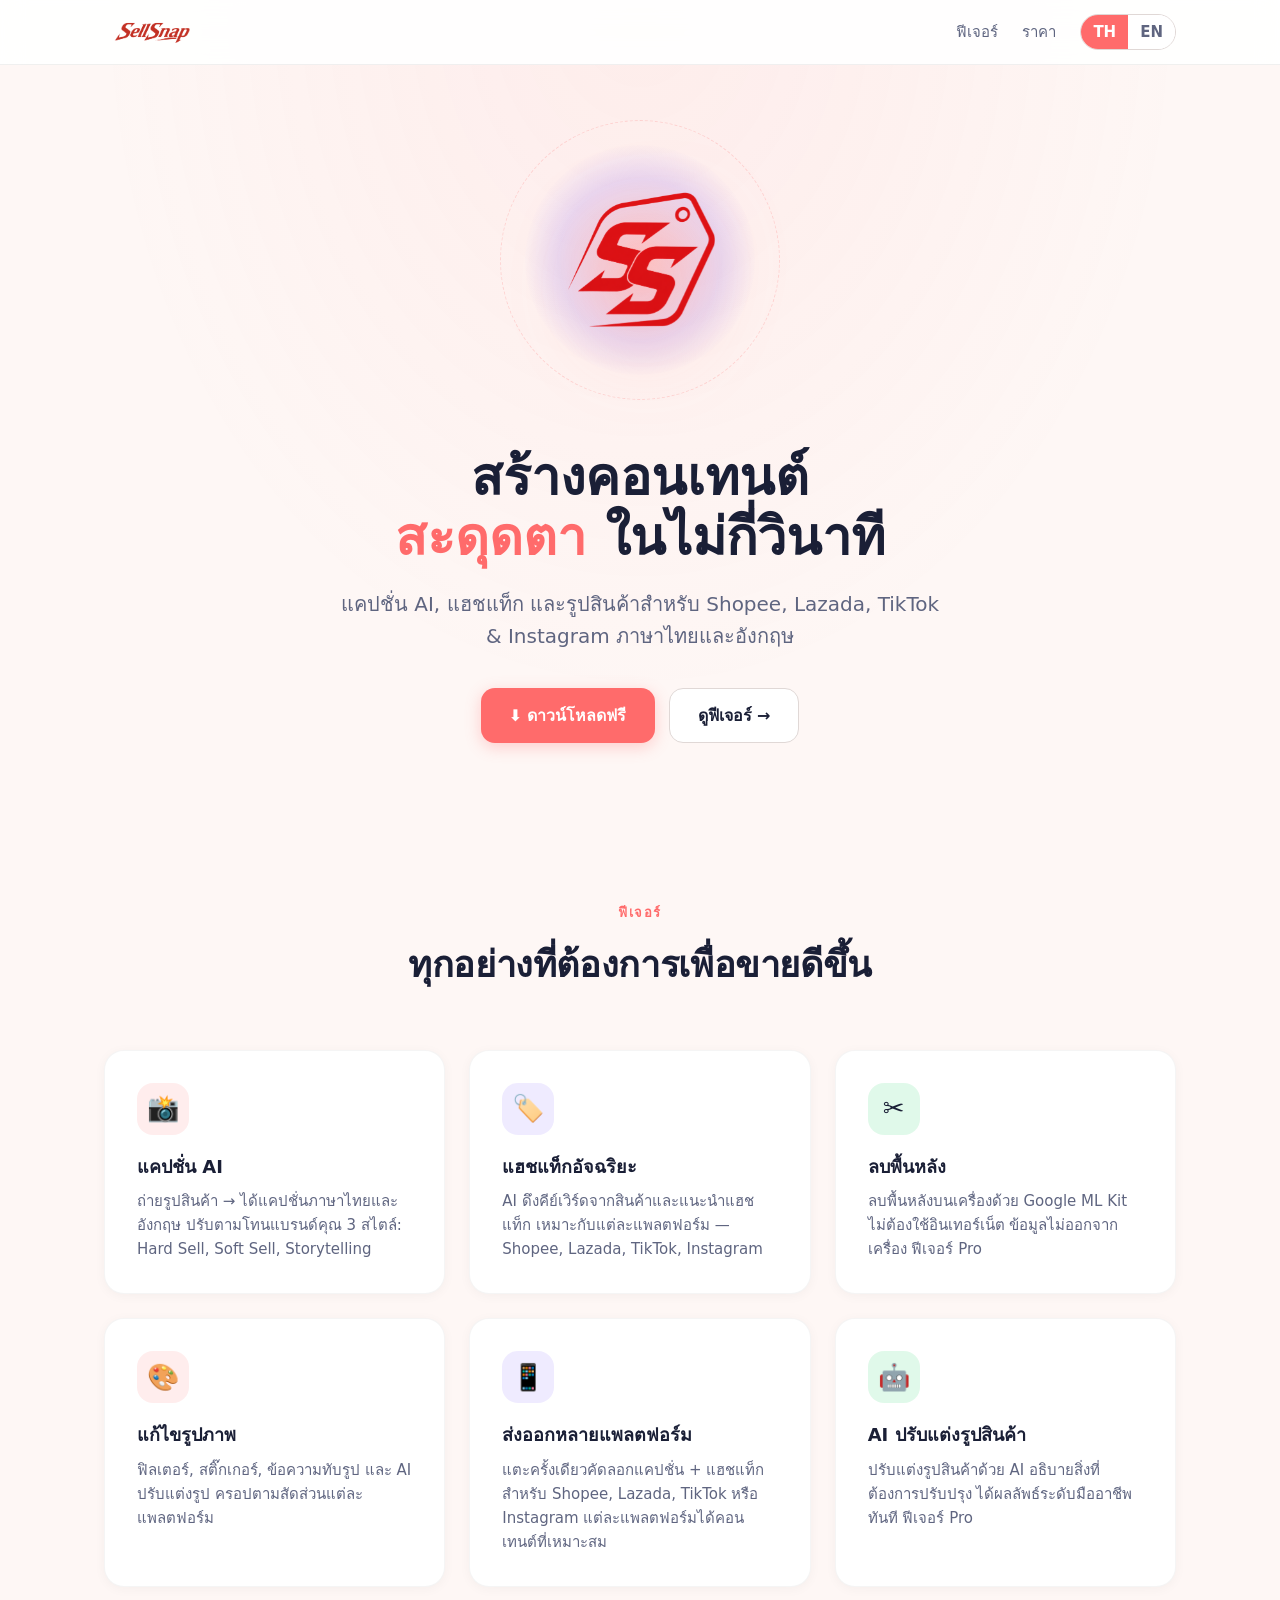
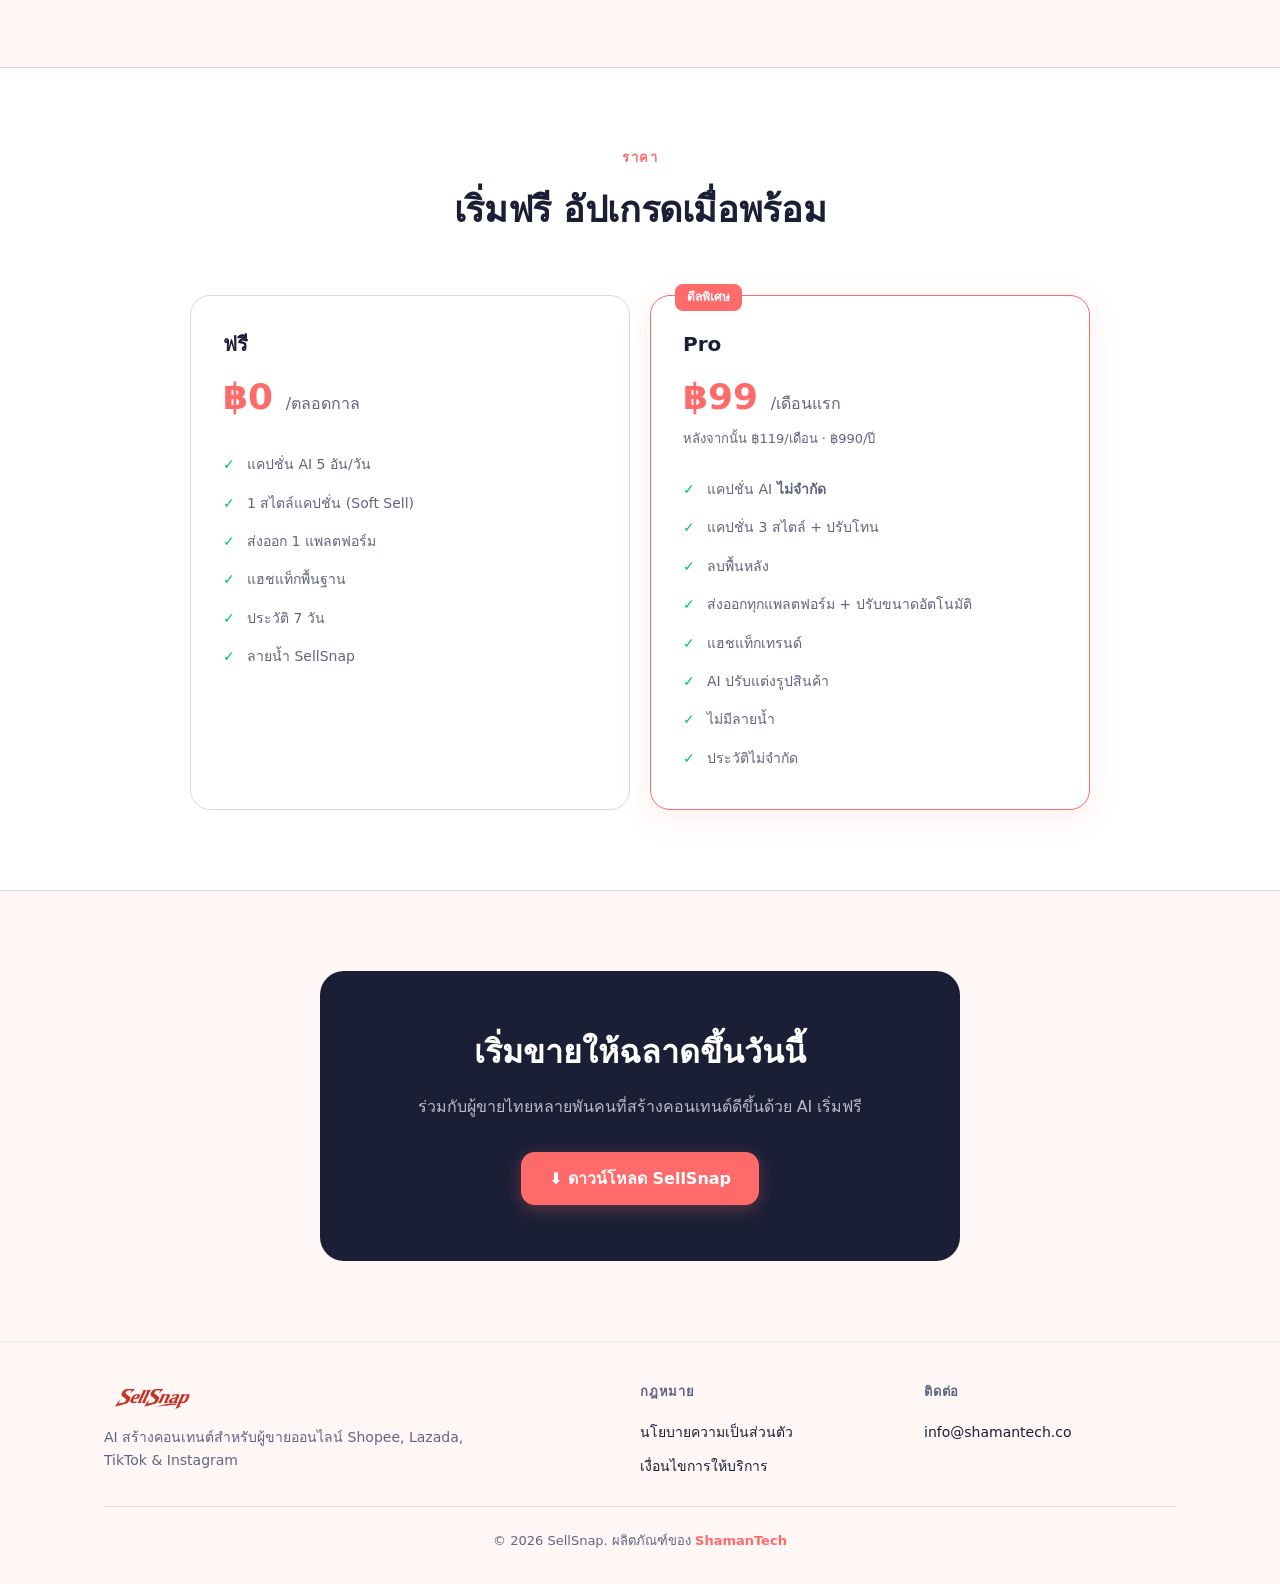
==== commit 6602bba5: "Remove 'Made with care in Thailand' footer tagline - Drop footer_made span from footer-meta  - Cente" ====
--- a/index.html
+++ b/index.html
@@ -169,7 +169,6 @@
     </div>
     <div class="footer-meta">
       <span>© 2026 SellSnap. <span data-i18n="footer_parent">ผลิตภัณฑ์ของ <strong>ShamanTech</strong></span></span>
-      <span data-i18n="footer_made">Made with care in Thailand 🇹🇭</span>
     </div>
   </div>
 </footer>
--- a/assets/css/styles.css
+++ b/assets/css/styles.css
@@ -388,7 +388,7 @@
 .footer-grid a { color: var(--text-main); font-size: 14px; }
 .footer-meta {
   display: flex;
-  justify-content: space-between;
+  justify-content: center;
   align-items: center;
   flex-wrap: wrap;
   gap: 12px;
